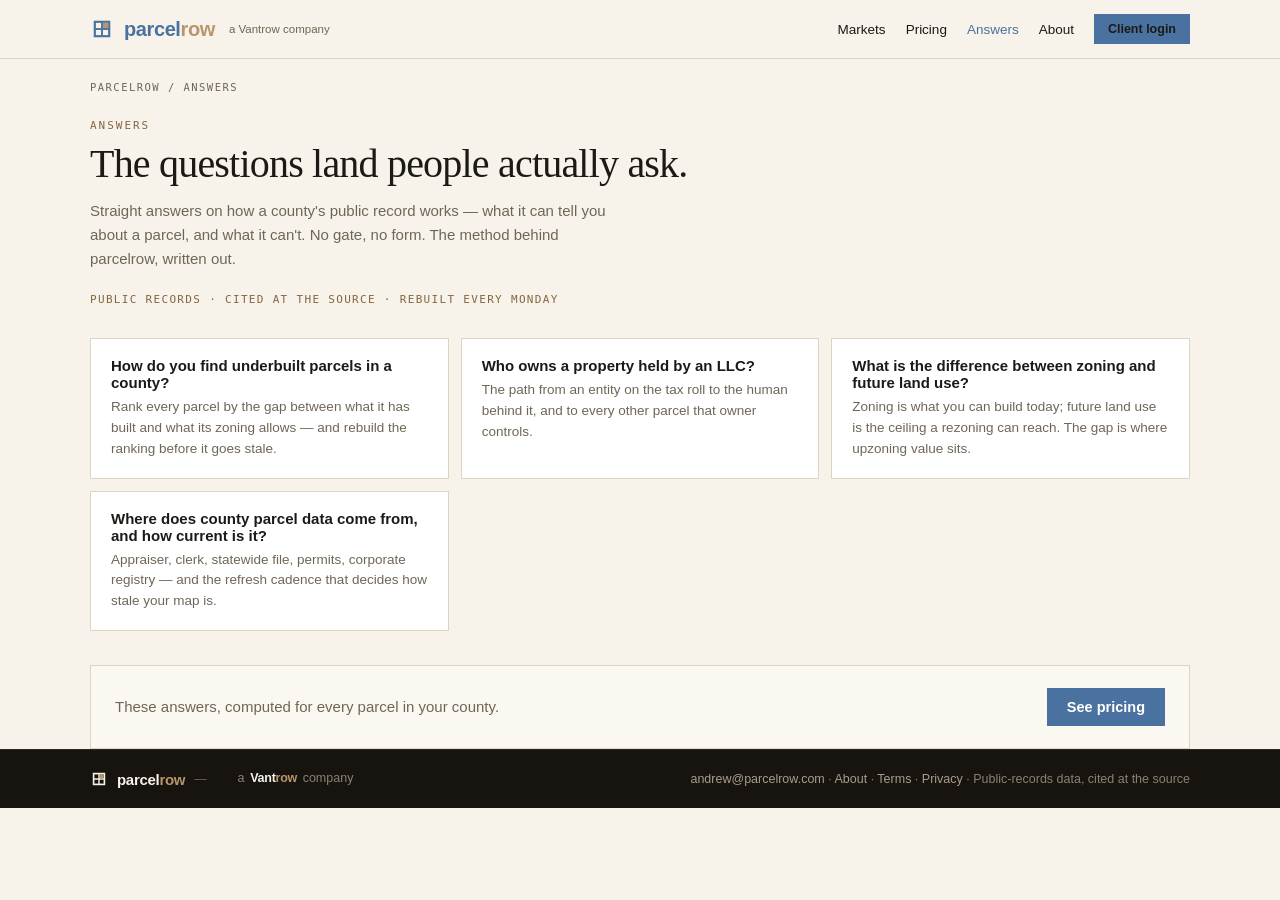
==== answers/index.html @ e5ade289 "Deploy 2026-08-04" ====
<!doctype html>
<html lang="en">
<head>
<meta charset="utf-8">
<meta name="viewport" content="width=device-width, initial-scale=1">
<title>Answers — parcelrow</title>
<meta name="description" content="Plain answers to the questions land people actually ask: finding underbuilt parcels, unmasking LLC ownership, zoning versus future land use, and where county parcel data really comes from.">
<link rel="icon" type="image/svg+xml" href="../assets/icon.svg">
<link rel="stylesheet" href="../site.css">
<link rel="canonical" href="https://parcelrow.com/answers/">
<!-- vantrow:org-jsonld:start -->
<script type="application/ld+json">{"@context":"https://schema.org","@type":"Organization","@id":"https://parcelrow.com/#organization","name":"Parcelrow","url":"https://parcelrow.com","logo":"https://getvantrow.com/brand/parcelrow/parcelrow-mark.svg","description":"See the deals your county is hiding — parcel data, zoning capacity, and development signals on a live map.","parentOrganization":{"@id":"https://getvantrow.com/#organization"}}</script>
<!-- vantrow:org-jsonld:end -->
</head>
<body>
<nav><div class="wrap nav-in">
  <a class="nav-l" href="../index.html">
    <svg viewBox="0 0 100 100" aria-hidden="true"><rect x="20" y="20" width="60" height="60" fill="none" stroke="#4a72a0" stroke-width="9"/><line x1="50" y1="20" x2="50" y2="80" stroke="#4a72a0" stroke-width="8"/><line x1="20" y1="50" x2="80" y2="50" stroke="#4a72a0" stroke-width="8"/><rect x="54" y="24" width="22" height="22" fill="#b8956a"/></svg>
    <span class="wm"><span style="color:var(--brand)">parcel</span><span style="color:var(--gold)">row</span></span>
    <span class="by">a Vantrow company</span>
  </a>
  <div class="nav-r">
    <a href="../markets.html">Markets</a><a href="../pricing.html">Pricing</a><a class="on" href="./">Answers</a><a href="../about.html">About</a>
    <a class="btn btn-primary btn-sm" href="https://app.parcelrow.com/login">Client login</a>
  </div>
</div></nav>

<div class="wrap">
  <div class="crumb"><a href="../index.html">parcelrow</a> / answers</div>
  <header class="page">
    <div class="eyebrow">Answers</div>
    <h1>The questions land people actually ask.</h1>
    <p class="lede">Straight answers on how a county's public record works — what it can tell you about a parcel, and what it can't. No gate, no form. The method behind parcelrow, written out.</p>
    <div class="statstrip">Public records · cited at the source · rebuilt every Monday</div>
  </header>

  <section style="padding-top:8px">
    <div class="ansgrid">
      <a class="ans" href="how-to-find-underbuilt-parcels.html">
        <span class="q">How do you find underbuilt parcels in a county?</span>
        <span class="a">Rank every parcel by the gap between what it has built and what its zoning allows — and rebuild the ranking before it goes stale.</span>
      </a>
      <a class="ans" href="who-owns-this-property-llc.html">
        <span class="q">Who owns a property held by an LLC?</span>
        <span class="a">The path from an entity on the tax roll to the human behind it, and to every other parcel that owner controls.</span>
      </a>
      <a class="ans" href="zoning-vs-future-land-use.html">
        <span class="q">What is the difference between zoning and future land use?</span>
        <span class="a">Zoning is what you can build today; future land use is the ceiling a rezoning can reach. The gap is where upzoning value sits.</span>
      </a>
      <a class="ans" href="where-county-parcel-data-comes-from.html">
        <span class="q">Where does county parcel data come from, and how current is it?</span>
        <span class="a">Appraiser, clerk, statewide file, permits, corporate registry — and the refresh cadence that decides how stale your map is.</span>
      </a>
    </div>
  </section>

  <div class="band">
    <p class="lede">These answers, computed for every parcel in your county.</p>
    <a class="btn btn-primary" href="../pricing.html">See pricing</a>
  </div>
</div>
<footer>
  <div class="in">
    <div class="l">
      <svg viewBox="0 0 100 100" aria-hidden="true"><rect x="20" y="20" width="60" height="60" fill="none" stroke="#f7f3ea" stroke-width="9"/><line x1="50" y1="20" x2="50" y2="80" stroke="#f7f3ea" stroke-width="8"/><line x1="20" y1="50" x2="80" y2="50" stroke="#f7f3ea" stroke-width="8"/><rect x="54" y="24" width="22" height="22" fill="#b8956a"/></svg>
      <span class="wm" style="font-size:15px"><span style="color:#f7f3ea">parcel</span><span style="color:#b8956a">row</span></span>
      <span class="fam-sep">—</span>
      <!-- vantrow:family-bar:start variant=dark -->
      <a href="https://getvantrow.com" style="display:inline-flex;align-items:baseline;gap:0.45em;text-decoration:none;color:inherit;font:inherit"><img src="https://getvantrow.com/brand/vantrow-mark-duo-dark.svg" alt="" style="height:1.3em;width:1.3em;align-self:center" />a <span style="font-weight:700;letter-spacing:-0.02em"><span style="color:#F5F3EB">Vant</span><span style="color:#B8956A">row</span></span> company</a>
      <!-- vantrow:family-bar:end -->
    </div>
    <div><a href="mailto:andrew@parcelrow.com">andrew@parcelrow.com</a> · <a href="../about.html">About</a> · <a href="../terms.html">Terms</a> · <a href="../privacy.html">Privacy</a> · Public-records data, cited at the source</div>
  </div>
</footer>
</body>
</html>
---- site.css ----
/* parcelrow — shared furniture for subpages (markets, pricing, states/*).
   Tokens mirror packages/brand/tokens.css. The homepage stays self-contained. */
:root { color-scheme: light;
  --cream:#f7f3ea; --card:#fbf8f1; --ink:#1c1a16; --mut:#6f6656; --line:#ddd5c2;
  --brand:#4a72a0; --brand-deep:#39587c; --brand-wash:#e5ebf3;
  --gold:#b8956a; --gold-ink:#856540; --gold-pale:#eee3d0;
  --vault:#171410; --live:#2a632f; --live-wash:#e7ede4;
  --serif:Georgia,"Times New Roman",serif;
  --sans:"Manrope","Helvetica Neue",Helvetica,Arial,ui-sans-serif,sans-serif;
  --mono:ui-monospace,"SF Mono",Menlo,Consolas,monospace;
}
html { background:var(--cream); }
body { background:var(--cream); color:var(--ink); font-family:var(--serif); margin:0; -webkit-font-smoothing:antialiased; }
.wrap { max-width:1100px; margin:0 auto; padding:0 24px; }
.wm { font-family:var(--sans); font-weight:800; letter-spacing:-.02em; text-transform:lowercase; }
a { color:var(--brand); }

nav { border-bottom:1px solid var(--line); background:var(--cream); }
.nav-in { display:flex; align-items:center; justify-content:space-between; padding:14px 0; gap:16px; }
.nav-l { display:flex; align-items:center; gap:10px; text-decoration:none; }
.nav-l svg { width:24px; height:24px; }
.nav-l .wm { font-size:20px; }
.nav-l .by { font-family:var(--sans); font-size:11.5px; color:var(--mut); margin-left:4px; }
.nav-r { display:flex; align-items:center; gap:20px; font-family:var(--sans); font-size:13.5px; }
.nav-r a { color:var(--ink); text-decoration:none; }
.nav-r a:hover, .nav-r a.on { color:var(--brand); }
.btn { font-family:var(--sans); font-weight:600; display:inline-block; text-decoration:none; text-align:center; }
.btn-primary { background:var(--brand); color:#fff; padding:11px 20px; font-size:14.5px; }
.btn-primary:hover { background:var(--brand-deep); color:#fff; }
.btn-quiet { border:1px solid var(--ink); color:var(--ink); padding:10px 18px; font-size:14.5px; }
.btn-sm { padding:8px 14px; font-size:12.5px; }

.crumb { font-family:var(--mono); font-size:10.5px; letter-spacing:.14em; text-transform:uppercase; color:var(--mut); padding:22px 0 0; }
.crumb a { color:var(--mut); text-decoration:none; }
.crumb a:hover { color:var(--brand); }
header.page { padding:26px 0 8px; }
h1 { font-size:40px; font-weight:400; line-height:1.12; margin:8px 0 12px; letter-spacing:-.02em; text-wrap:balance; }
h2 { font-size:28px; font-weight:400; margin:0 0 10px; letter-spacing:-.01em; text-wrap:balance; }
section { padding:36px 0 8px; }
.eyebrow { font-family:var(--mono); font-size:11px; letter-spacing:.18em; color:var(--gold-ink); text-transform:uppercase; margin-bottom:10px; }
.lede { font-family:var(--sans); font-size:15px; color:var(--mut); line-height:1.6; margin:0 0 22px; max-width:64ch; }
.statstrip { font-family:var(--mono); font-size:11px; letter-spacing:.12em; color:var(--gold-ink); text-transform:uppercase; margin-bottom:8px; }

.chip { font-family:var(--mono); font-size:11px; letter-spacing:.1em; padding:9px 13px; border:1px solid var(--line); background:#fff; display:inline-block; }
.chip.live { border-color:var(--live); color:var(--live); background:var(--live-wash); }
.chip.q { border-style:dashed; color:var(--mut); }
.pill { font-family:var(--mono); font-size:9px; letter-spacing:.1em; padding:3px 7px; display:inline-block; }
.pill.live { background:var(--live-wash); color:var(--live); }
.pill.q { border:1px dashed var(--mut); color:var(--mut); }

/* pricing — uniform boxes so interiors align across all three tiers */
.anchorline { font-style:italic; font-size:15px; color:var(--ink); margin:4px 0 20px; }
.billtoggle { display:inline-flex; border:2px solid var(--line); margin-bottom:16px; }
.billtoggle button { border:0; background:#fff; color:var(--mut); font-family:var(--mono); font-size:12px; letter-spacing:.04em; padding:8px 16px; cursor:pointer; }
.billtoggle button.on { background:var(--brand); color:#fff; }
.tiers .yr { display:none; }
.tiers.annual .yr { display:inline; }
.tiers.annual .mo { display:none; }
.tiers { display:grid; grid-template-columns:repeat(3,1fr); gap:16px; align-items:stretch; }
@media (max-width:880px){ .tiers { grid-template-columns:1fr; } }
.tier { border:2px solid var(--line); background:#fff; padding:20px; display:flex; flex-direction:column; gap:9px; }
.tier.hot { border-color:var(--brand); position:relative; }
.hotflag { position:absolute; top:-11px; left:16px; background:var(--brand); color:#fff; font-family:var(--mono); font-size:9px; letter-spacing:.14em; padding:3px 8px; text-transform:uppercase; }
.tier .tn { font-family:var(--mono); font-size:10px; letter-spacing:.16em; color:var(--mut); text-transform:uppercase; }
.tier .pp { font-size:32px; line-height:1.15; min-height:38px; }
.tier .pp small { font-size:13.5px; color:var(--mut); font-family:var(--sans); }
.tier ul { margin:0; padding-left:18px; font-family:var(--sans); font-size:12.5px; color:var(--mut); line-height:1.7; }
.tier .cta { margin-top:auto; padding-top:12px; }
.subcta { font-family:var(--sans); font-size:11.5px; color:var(--mut); margin-top:6px; }
.founding { border:1px solid var(--gold); background:var(--gold-pale); padding:14px 18px; margin-top:16px; font-family:var(--sans); font-size:13.5px; }
.founding .k { font-family:var(--mono); font-size:9.5px; letter-spacing:.12em; background:var(--gold-ink); color:#fff; padding:3px 7px; margin-right:8px; text-transform:uppercase; }
.timeline { border:1px solid var(--line); background:#fff; margin-top:18px; display:grid; grid-template-columns:repeat(3,1fr); }
@media (max-width:880px){ .timeline { grid-template-columns:1fr; } }
.tl { padding:16px 18px 18px; border-right:1px solid var(--line); }
.tl:last-child { border-right:0; }
@media (max-width:880px){ .tl { border-right:0; border-bottom:1px solid var(--line); } .tl:last-child { border-bottom:0; } }
.tl .d { font-family:var(--mono); font-size:9.5px; letter-spacing:.16em; text-transform:uppercase; color:var(--brand); margin-bottom:6px; display:flex; align-items:center; gap:7px; }
.tl .d::before { content:""; width:9px; height:9px; border-radius:50%; background:var(--brand); display:inline-block; }
.tl:nth-child(2) .d { color:var(--gold-ink); } .tl:nth-child(2) .d::before { background:var(--gold); }
.tl h4 { font-family:var(--sans); font-weight:700; font-size:13.5px; margin:0 0 4px; }
.tl p { font-family:var(--sans); font-size:12.5px; color:var(--mut); line-height:1.55; margin:0; }
.faq { max-width:760px; }
.faq dt { font-family:var(--sans); font-weight:700; font-size:14.5px; margin:18px 0 5px; }
.faq dd { font-family:var(--sans); font-size:13.5px; color:var(--mut); line-height:1.6; margin:0; }

/* state directory */
.stgrid { display:grid; grid-template-columns:repeat(auto-fill,minmax(240px,1fr)); gap:12px; margin-top:8px; }
.st { border:1px solid var(--line); background:#fff; padding:14px 16px; display:flex; justify-content:space-between; align-items:center; gap:10px; text-decoration:none; }
.st:hover { border-color:var(--brand); }
.st .nm { font-family:var(--sans); font-weight:600; font-size:14px; color:var(--ink); }
.st .ct { font-family:var(--mono); font-size:9.5px; letter-spacing:.1em; color:var(--mut); text-transform:uppercase; text-align:right; }
.st.on { border:2px solid var(--live); background:var(--live-wash); }
.st.on .ct { color:var(--live); }

/* county cards (state pages) */
.ccards { display:grid; grid-template-columns:1fr 1fr; gap:18px; margin-top:8px; }
@media (max-width:880px){ .ccards { grid-template-columns:1fr; } }
.cc { border:1px solid var(--line); background:#fff; display:flex; flex-direction:column; }
.cc .art { height:130px; overflow:hidden; border-bottom:1px solid var(--line); position:relative; }
.cc .art img, .cc .art svg { display:block; width:100%; height:100%; object-fit:cover; }
.cc .pad { padding:14px 16px 16px; display:flex; flex-direction:column; gap:7px; flex:1; }
.cc .co { font-family:var(--mono); font-size:9px; letter-spacing:.16em; color:var(--mut); text-transform:uppercase; }
.cc h3 { font-size:19px; font-weight:400; margin:0; }
.cc .meta { font-family:var(--mono); font-size:10.5px; letter-spacing:.06em; color:var(--gold-ink); }
.cc p { font-family:var(--sans); font-size:12.5px; color:var(--mut); line-height:1.55; margin:0; }
.cc .foot { margin-top:auto; padding-top:10px; display:flex; justify-content:space-between; align-items:center; gap:10px; }
.cc .pr { font-family:var(--mono); font-size:11px; }
.cc.dim { background:var(--card); }
.cc.dim h3 { color:var(--mut); }

.band { border:1px solid var(--line); background:var(--card); padding:22px 24px; margin-top:26px; display:flex; justify-content:space-between; align-items:center; gap:18px; flex-wrap:wrap; }
.band .lede { margin:0; }

/* about — the family pieces, rendered from Vantrow's platform manifest
   (tools/sync-platform-manifest.mjs). Copy lives at the hub, not here. */
.fam { font-size:19px; line-height:1.6; margin:0; max-width:66ch; }
.prin { display:flex; gap:8px; flex-wrap:wrap; margin-top:16px; }
.wg-sec { border-top:1px solid var(--line); margin-top:14px; }
.wg { list-style:none; margin:0; padding:0; display:grid; grid-template-columns:1fr 1fr; gap:0; border:1px solid var(--line); background:#fff; }
@media (max-width:880px){ .wg { grid-template-columns:1fr; } }
.wg li { font-family:var(--sans); font-size:13.5px; color:var(--ink); padding:14px 18px; border-bottom:1px solid var(--line); border-right:1px solid var(--line); }
.wg li:nth-child(2n) { border-right:0; }
.wg li:nth-last-child(-n+2) { border-bottom:0; }
@media (max-width:880px){ .wg li { border-right:0; } .wg li:nth-last-child(-n+2) { border-bottom:1px solid var(--line); } .wg li:last-child { border-bottom:0; } }
.wg-cta { margin:18px 0 0; }

/* answer surface (/answers) — pages written to be quotable by a person or an
   answer engine: the answer first, the sources named, the terms defined. */
.answer { max-width:760px; }
.answer h2 { font-size:24px; margin:34px 0 10px; }
.answer p { font-family:var(--sans); font-size:15px; line-height:1.65; color:var(--ink); margin:0 0 14px; }
.answer ul, .answer ol { font-family:var(--sans); font-size:14.5px; line-height:1.7; color:var(--ink); margin:0 0 16px; padding-left:22px; }
.answer li { margin-bottom:5px; }
.capsule { border-left:3px solid var(--gold); background:var(--card); padding:16px 20px; margin:0 0 26px; }
.answer .capsule { font-size:16px; color:var(--ink); margin-bottom:26px; }
cite { font-style:normal; font-family:var(--mono); font-size:11.5px; letter-spacing:.02em; color:var(--gold-ink); }
cite a { color:var(--gold-ink); }
.entities { max-width:760px; border-top:1px solid var(--line); padding-top:6px; }
.entities dt { font-family:var(--mono); font-size:11.5px; letter-spacing:.1em; text-transform:uppercase; color:var(--gold-ink); margin:16px 0 4px; }
.entities dd { font-family:var(--sans); font-size:13.5px; color:var(--mut); line-height:1.6; margin:0; }
.ansgrid { display:grid; grid-template-columns:repeat(auto-fill,minmax(320px,1fr)); gap:12px; margin-top:8px; }
.ans { border:1px solid var(--line); background:#fff; padding:18px 20px; text-decoration:none; display:block; }
.ans:hover { border-color:var(--brand); }
.ans .q { font-family:var(--sans); font-weight:700; font-size:15px; color:var(--ink); margin-bottom:6px; display:block; }
.ans .a { font-family:var(--sans); font-size:13.5px; color:var(--mut); line-height:1.55; }

.final { background:var(--vault); margin-top:54px; }
.final .in { max-width:1100px; margin:0 auto; padding:40px 24px; display:flex; align-items:center; justify-content:space-between; gap:20px; flex-wrap:wrap; }
.final .ey { font-family:var(--mono); font-size:10px; letter-spacing:.3em; color:var(--gold); text-transform:uppercase; margin-bottom:8px; }
.final h2 { color:var(--cream); margin:0; }
footer { background:var(--vault); border-top:1px solid #2e2820; }
footer .in { max-width:1100px; margin:0 auto; padding:20px 24px; display:flex; align-items:center; justify-content:space-between; gap:14px; flex-wrap:wrap;
             font-family:var(--sans); font-size:12.5px; color:#8a8272; }
footer a { color:#a99e8a; text-decoration:none; }
footer .l { display:flex; align-items:center; gap:9px; flex-wrap:wrap; }
footer svg { width:18px; height:18px; }
footer .fam-sep { color:#6b6455; }
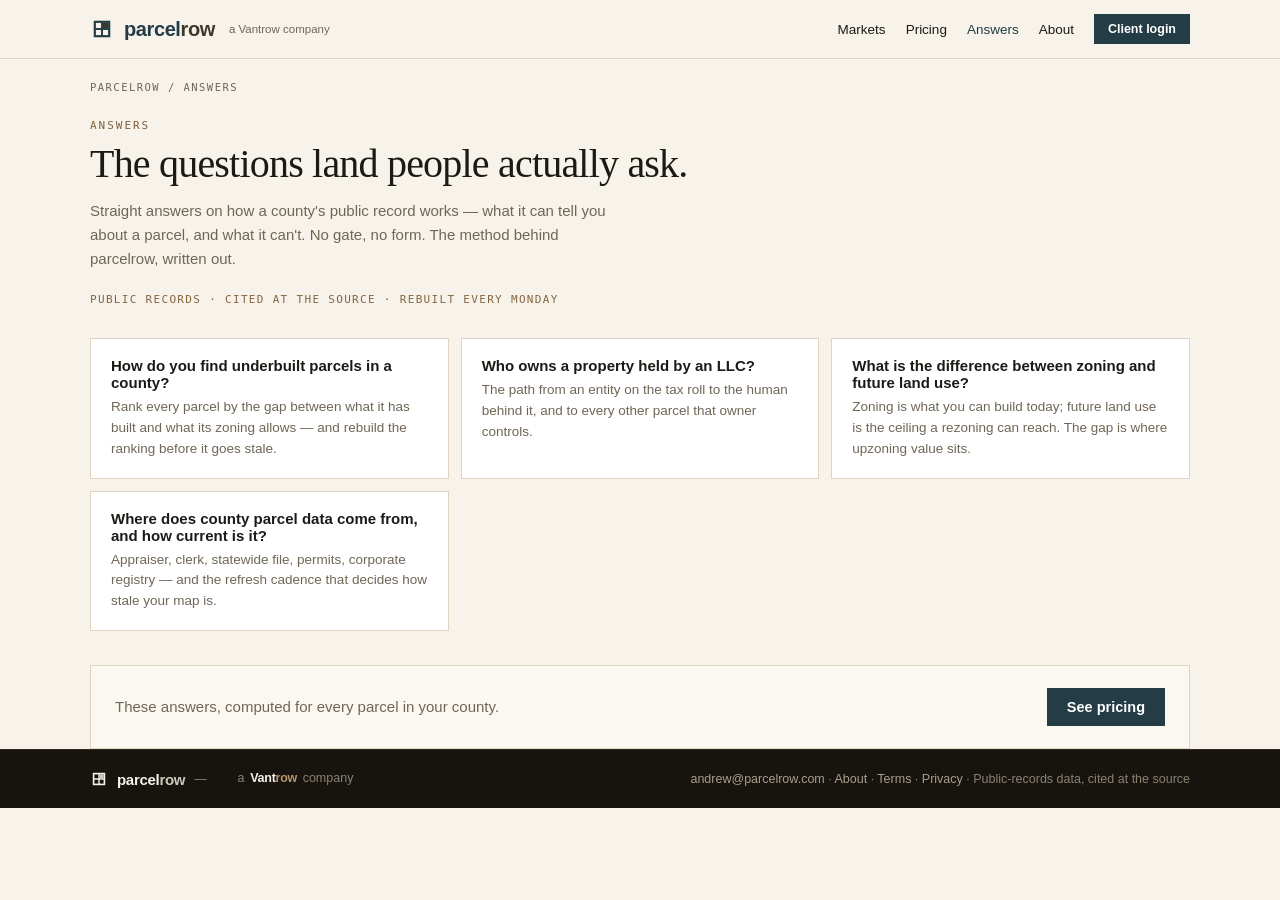
==== commit 9f50169b: "Brand refresh: harbor + newsprint on parcelrow.com The family refresh reaching the first sibling. Va" ====
--- a/answers/index.html
+++ b/answers/index.html
@@ -15,8 +15,8 @@
 <body>
 <nav><div class="wrap nav-in">
   <a class="nav-l" href="../index.html">
-    <svg viewBox="0 0 100 100" aria-hidden="true"><rect x="20" y="20" width="60" height="60" fill="none" stroke="#4a72a0" stroke-width="9"/><line x1="50" y1="20" x2="50" y2="80" stroke="#4a72a0" stroke-width="8"/><line x1="20" y1="50" x2="80" y2="50" stroke="#4a72a0" stroke-width="8"/><rect x="54" y="24" width="22" height="22" fill="#b8956a"/></svg>
-    <span class="wm"><span style="color:var(--brand)">parcel</span><span style="color:var(--gold)">row</span></span>
+    <svg viewBox="0 0 100 100" aria-hidden="true"><rect x="20" y="20" width="60" height="60" fill="none" stroke="#233c46" stroke-width="9"/><line x1="50" y1="20" x2="50" y2="80" stroke="#233c46" stroke-width="8"/><line x1="20" y1="50" x2="80" y2="50" stroke="#233c46" stroke-width="8"/><rect x="54" y="24" width="22" height="22" fill="#3c382e"/></svg>
+    <span class="wm"><span style="color:var(--brand)">parcel</span><span style="color:var(--thread-ink)">row</span></span>
     <span class="by">a Vantrow company</span>
   </a>
   <div class="nav-r">
@@ -63,8 +63,8 @@
 <footer>
   <div class="in">
     <div class="l">
-      <svg viewBox="0 0 100 100" aria-hidden="true"><rect x="20" y="20" width="60" height="60" fill="none" stroke="#f7f3ea" stroke-width="9"/><line x1="50" y1="20" x2="50" y2="80" stroke="#f7f3ea" stroke-width="8"/><line x1="20" y1="50" x2="80" y2="50" stroke="#f7f3ea" stroke-width="8"/><rect x="54" y="24" width="22" height="22" fill="#b8956a"/></svg>
-      <span class="wm" style="font-size:15px"><span style="color:#f7f3ea">parcel</span><span style="color:#b8956a">row</span></span>
+      <svg viewBox="0 0 100 100" aria-hidden="true"><rect x="20" y="20" width="60" height="60" fill="none" stroke="#f7f3ea" stroke-width="9"/><line x1="50" y1="20" x2="50" y2="80" stroke="#f7f3ea" stroke-width="8"/><line x1="20" y1="50" x2="80" y2="50" stroke="#f7f3ea" stroke-width="8"/><rect x="54" y="24" width="22" height="22" fill="#cfcabe"/></svg>
+      <span class="wm" style="font-size:15px"><span style="color:#f7f3ea">parcel</span><span style="color:#cfcabe">row</span></span>
       <span class="fam-sep">—</span>
       <!-- vantrow:family-bar:start variant=dark -->
       <a href="https://getvantrow.com" style="display:inline-flex;align-items:baseline;gap:0.45em;text-decoration:none;color:inherit;font:inherit"><img src="https://getvantrow.com/brand/vantrow-mark-duo-dark.svg" alt="" style="height:1.3em;width:1.3em;align-self:center" />a <span style="font-weight:700;letter-spacing:-0.02em"><span style="color:#F5F3EB">Vant</span><span style="color:#B8956A">row</span></span> company</a>
--- a/site.css
+++ b/site.css
@@ -2,8 +2,8 @@
    Tokens mirror packages/brand/tokens.css. The homepage stays self-contained. */
 :root { color-scheme: light;
   --cream:#f7f3ea; --card:#fbf8f1; --ink:#1c1a16; --mut:#6f6656; --line:#ddd5c2;
-  --brand:#4a72a0; --brand-deep:#39587c; --brand-wash:#e5ebf3;
-  --gold:#b8956a; --gold-ink:#856540; --gold-pale:#eee3d0;
+  --brand:#233c46; --brand-deep:#39587c; --brand-wash:#e5ebf3;
+  --gold:#cfcabe; --gold-ink:#856540; --thread-ink:#3c382e; --eyebrow-ink:#7F603D; --gold-pale:#f0ebde;
   --vault:#171410; --live:#2a632f; --live-wash:#e7ede4;
   --serif:Georgia,"Times New Roman",serif;
   --sans:"Manrope","Helvetica Neue",Helvetica,Arial,ui-sans-serif,sans-serif;
@@ -24,6 +24,10 @@
 .nav-r { display:flex; align-items:center; gap:20px; font-family:var(--sans); font-size:13.5px; }
 .nav-r a { color:var(--ink); text-decoration:none; }
 .nav-r a:hover, .nav-r a.on { color:var(--brand); }
+/* `.nav-r a` out-specifies `.btn-primary`, so the button was inheriting ink
+   rather than its own white. That was a 3.48:1 defect on the old steel and
+   harbor took it to 1.49:1 — the swap did not cause it, it exposed it. */
+.nav-r a.btn-primary, .nav-r a.btn-primary:hover { color:#fff; }
 .btn { font-family:var(--sans); font-weight:600; display:inline-block; text-decoration:none; text-align:center; }
 .btn-primary { background:var(--brand); color:#fff; padding:11px 20px; font-size:14.5px; }
 .btn-primary:hover { background:var(--brand-deep); color:#fff; }
@@ -37,7 +41,7 @@
 h1 { font-size:40px; font-weight:400; line-height:1.12; margin:8px 0 12px; letter-spacing:-.02em; text-wrap:balance; }
 h2 { font-size:28px; font-weight:400; margin:0 0 10px; letter-spacing:-.01em; text-wrap:balance; }
 section { padding:36px 0 8px; }
-.eyebrow { font-family:var(--mono); font-size:11px; letter-spacing:.18em; color:var(--gold-ink); text-transform:uppercase; margin-bottom:10px; }
+.eyebrow { font-family:var(--mono); font-size:11px; letter-spacing:.18em; color:var(--eyebrow-ink); text-transform:uppercase; margin-bottom:10px; }
 .lede { font-family:var(--sans); font-size:15px; color:var(--mut); line-height:1.6; margin:0 0 22px; max-width:64ch; }
 .statstrip { font-family:var(--mono); font-size:11px; letter-spacing:.12em; color:var(--gold-ink); text-transform:uppercase; margin-bottom:8px; }
 
@@ -64,6 +68,10 @@
 .tier .tn { font-family:var(--mono); font-size:10px; letter-spacing:.16em; color:var(--mut); text-transform:uppercase; }
 .tier .pp { font-size:32px; line-height:1.15; min-height:38px; }
 .tier .pp small { font-size:13.5px; color:var(--mut); font-family:var(--sans); }
+/* The price stays per-month in both cycles; this line carries what actually
+   gets charged, so the annual number is never the headline. */
+.tier .billnote { font-family:var(--sans); font-size:12px; color:var(--mut); margin-top:-4px; min-height:17px; }
+.tier .billnote .yr { color:var(--gold-ink); }
 .tier ul { margin:0; padding-left:18px; font-family:var(--sans); font-size:12.5px; color:var(--mut); line-height:1.7; }
 .tier .cta { margin-top:auto; padding-top:12px; }
 .subcta { font-family:var(--sans); font-size:11.5px; color:var(--mut); margin-top:6px; }
@@ -154,4 +162,6 @@
 footer a { color:#a99e8a; text-decoration:none; }
 footer .l { display:flex; align-items:center; gap:9px; flex-wrap:wrap; }
 footer svg { width:18px; height:18px; }
-footer .fam-sep { color:#6b6455; }
+/* On the vault footer, so it needs LIGHTENING — #6b6455 measured 3.13:1
+   against the dark ground, not the light one. */
+footer .fam-sep { color:#8a8272; }
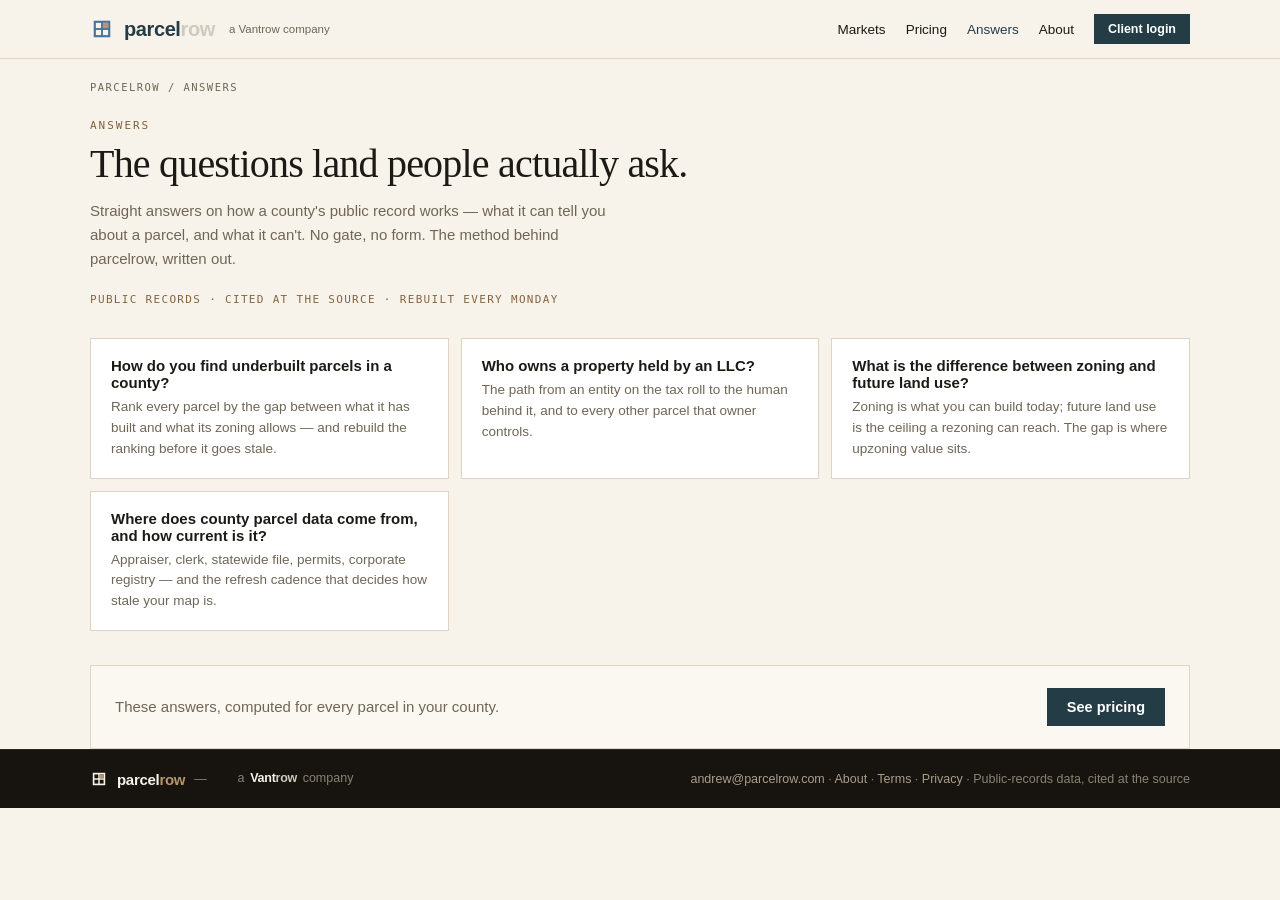
==== commit 959fb125: "Deploy 2026-08-24" ====
--- a/answers/index.html
+++ b/answers/index.html
@@ -15,8 +15,8 @@
 <body>
 <nav><div class="wrap nav-in">
   <a class="nav-l" href="../index.html">
-    <svg viewBox="0 0 100 100" aria-hidden="true"><rect x="20" y="20" width="60" height="60" fill="none" stroke="#233c46" stroke-width="9"/><line x1="50" y1="20" x2="50" y2="80" stroke="#233c46" stroke-width="8"/><line x1="20" y1="50" x2="80" y2="50" stroke="#233c46" stroke-width="8"/><rect x="54" y="24" width="22" height="22" fill="#3c382e"/></svg>
-    <span class="wm"><span style="color:var(--brand)">parcel</span><span style="color:var(--thread-ink)">row</span></span>
+    <svg viewBox="0 0 100 100" aria-hidden="true"><rect x="20" y="20" width="60" height="60" fill="none" stroke="#4a72a0" stroke-width="9"/><line x1="50" y1="20" x2="50" y2="80" stroke="#4a72a0" stroke-width="8"/><line x1="20" y1="50" x2="80" y2="50" stroke="#4a72a0" stroke-width="8"/><rect x="54" y="24" width="22" height="22" fill="#b8956a"/></svg>
+    <span class="wm"><span style="color:var(--brand)">parcel</span><span style="color:var(--gold)">row</span></span>
     <span class="by">a Vantrow company</span>
   </a>
   <div class="nav-r">
@@ -63,11 +63,11 @@
 <footer>
   <div class="in">
     <div class="l">
-      <svg viewBox="0 0 100 100" aria-hidden="true"><rect x="20" y="20" width="60" height="60" fill="none" stroke="#f7f3ea" stroke-width="9"/><line x1="50" y1="20" x2="50" y2="80" stroke="#f7f3ea" stroke-width="8"/><line x1="20" y1="50" x2="80" y2="50" stroke="#f7f3ea" stroke-width="8"/><rect x="54" y="24" width="22" height="22" fill="#cfcabe"/></svg>
-      <span class="wm" style="font-size:15px"><span style="color:#f7f3ea">parcel</span><span style="color:#cfcabe">row</span></span>
+      <svg viewBox="0 0 100 100" aria-hidden="true"><rect x="20" y="20" width="60" height="60" fill="none" stroke="#f7f3ea" stroke-width="9"/><line x1="50" y1="20" x2="50" y2="80" stroke="#f7f3ea" stroke-width="8"/><line x1="20" y1="50" x2="80" y2="50" stroke="#f7f3ea" stroke-width="8"/><rect x="54" y="24" width="22" height="22" fill="#b8956a"/></svg>
+      <span class="wm" style="font-size:15px"><span style="color:#f7f3ea">parcel</span><span style="color:#b8956a">row</span></span>
       <span class="fam-sep">—</span>
       <!-- vantrow:family-bar:start variant=dark -->
-      <a href="https://getvantrow.com" style="display:inline-flex;align-items:baseline;gap:0.45em;text-decoration:none;color:inherit;font:inherit"><img src="https://getvantrow.com/brand/vantrow-mark-duo-dark.svg" alt="" style="height:1.3em;width:1.3em;align-self:center" />a <span style="font-weight:700;letter-spacing:-0.02em"><span style="color:#F5F3EB">Vant</span><span style="color:#B8956A">row</span></span> company</a>
+      <a href="https://getvantrow.com" style="display:inline-flex;align-items:baseline;gap:0.45em;text-decoration:none;color:inherit;font:inherit"><img src="https://getvantrow.com/brand/vantrow-mark-duo-dark.svg" alt="" style="height:1.3em;width:1.3em;align-self:center" />a <span style="font-weight:700;letter-spacing:-0.02em"><span style="color:#F5F3EB">Vant</span><span style="color:#CFCABE">row</span></span> company</a>
       <!-- vantrow:family-bar:end -->
     </div>
     <div><a href="mailto:andrew@parcelrow.com">andrew@parcelrow.com</a> · <a href="../about.html">About</a> · <a href="../terms.html">Terms</a> · <a href="../privacy.html">Privacy</a> · Public-records data, cited at the source</div>
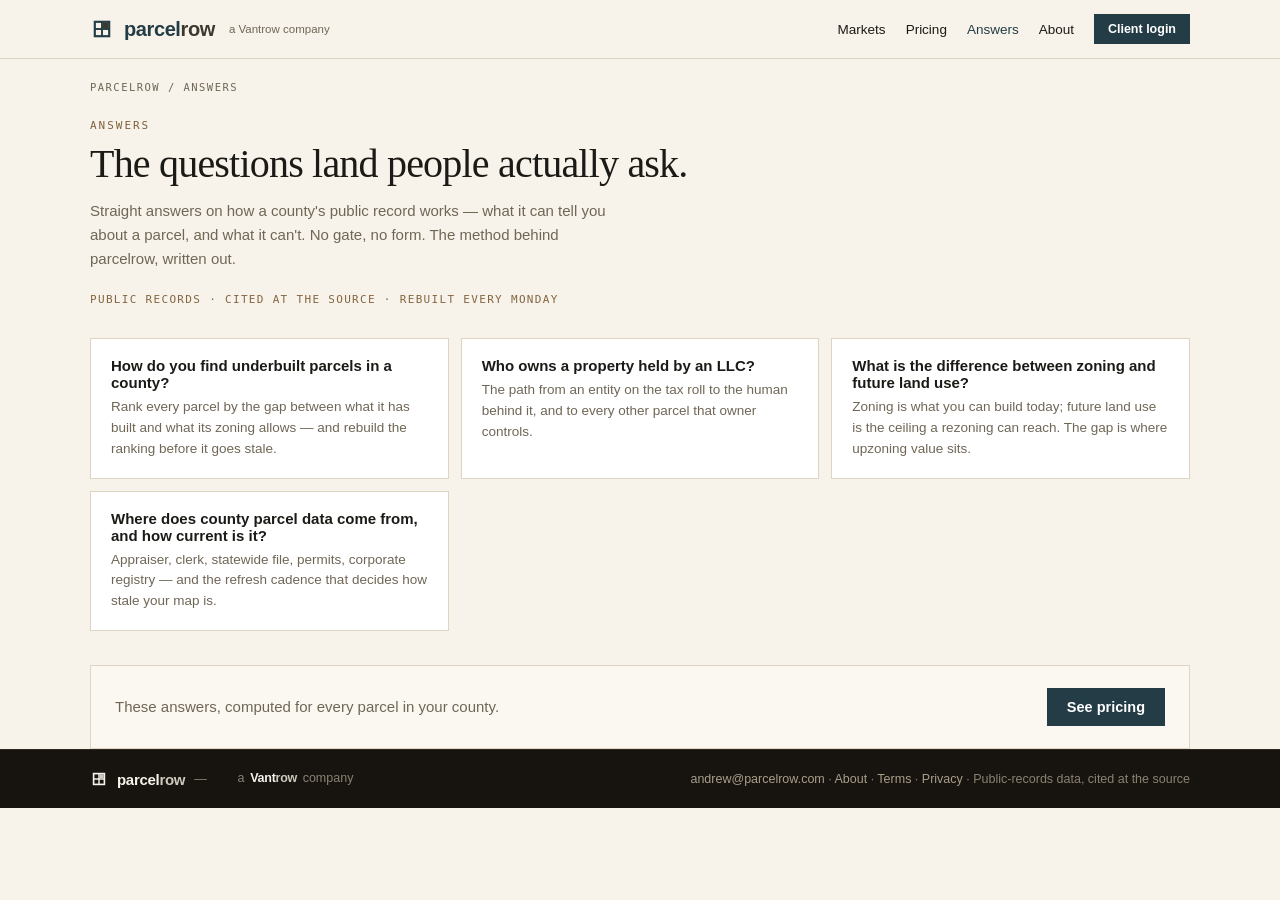
==== commit 928c011c: "Merge pull request #1 from andrewpbrown33/claude/brand-refresh-newsprint Brand refresh: harbor + new" ====
--- a/answers/index.html
+++ b/answers/index.html
@@ -15,8 +15,8 @@
 <body>
 <nav><div class="wrap nav-in">
   <a class="nav-l" href="../index.html">
-    <svg viewBox="0 0 100 100" aria-hidden="true"><rect x="20" y="20" width="60" height="60" fill="none" stroke="#4a72a0" stroke-width="9"/><line x1="50" y1="20" x2="50" y2="80" stroke="#4a72a0" stroke-width="8"/><line x1="20" y1="50" x2="80" y2="50" stroke="#4a72a0" stroke-width="8"/><rect x="54" y="24" width="22" height="22" fill="#b8956a"/></svg>
-    <span class="wm"><span style="color:var(--brand)">parcel</span><span style="color:var(--gold)">row</span></span>
+    <svg viewBox="0 0 100 100" aria-hidden="true"><rect x="20" y="20" width="60" height="60" fill="none" stroke="#233c46" stroke-width="9"/><line x1="50" y1="20" x2="50" y2="80" stroke="#233c46" stroke-width="8"/><line x1="20" y1="50" x2="80" y2="50" stroke="#233c46" stroke-width="8"/><rect x="54" y="24" width="22" height="22" fill="#3c382e"/></svg>
+    <span class="wm"><span style="color:var(--brand)">parcel</span><span style="color:var(--thread-ink)">row</span></span>
     <span class="by">a Vantrow company</span>
   </a>
   <div class="nav-r">
@@ -63,8 +63,8 @@
 <footer>
   <div class="in">
     <div class="l">
-      <svg viewBox="0 0 100 100" aria-hidden="true"><rect x="20" y="20" width="60" height="60" fill="none" stroke="#f7f3ea" stroke-width="9"/><line x1="50" y1="20" x2="50" y2="80" stroke="#f7f3ea" stroke-width="8"/><line x1="20" y1="50" x2="80" y2="50" stroke="#f7f3ea" stroke-width="8"/><rect x="54" y="24" width="22" height="22" fill="#b8956a"/></svg>
-      <span class="wm" style="font-size:15px"><span style="color:#f7f3ea">parcel</span><span style="color:#b8956a">row</span></span>
+      <svg viewBox="0 0 100 100" aria-hidden="true"><rect x="20" y="20" width="60" height="60" fill="none" stroke="#f7f3ea" stroke-width="9"/><line x1="50" y1="20" x2="50" y2="80" stroke="#f7f3ea" stroke-width="8"/><line x1="20" y1="50" x2="80" y2="50" stroke="#f7f3ea" stroke-width="8"/><rect x="54" y="24" width="22" height="22" fill="#cfcabe"/></svg>
+      <span class="wm" style="font-size:15px"><span style="color:#f7f3ea">parcel</span><span style="color:#cfcabe">row</span></span>
       <span class="fam-sep">—</span>
       <!-- vantrow:family-bar:start variant=dark -->
       <a href="https://getvantrow.com" style="display:inline-flex;align-items:baseline;gap:0.45em;text-decoration:none;color:inherit;font:inherit"><img src="https://getvantrow.com/brand/vantrow-mark-duo-dark.svg" alt="" style="height:1.3em;width:1.3em;align-self:center" />a <span style="font-weight:700;letter-spacing:-0.02em"><span style="color:#F5F3EB">Vant</span><span style="color:#CFCABE">row</span></span> company</a>
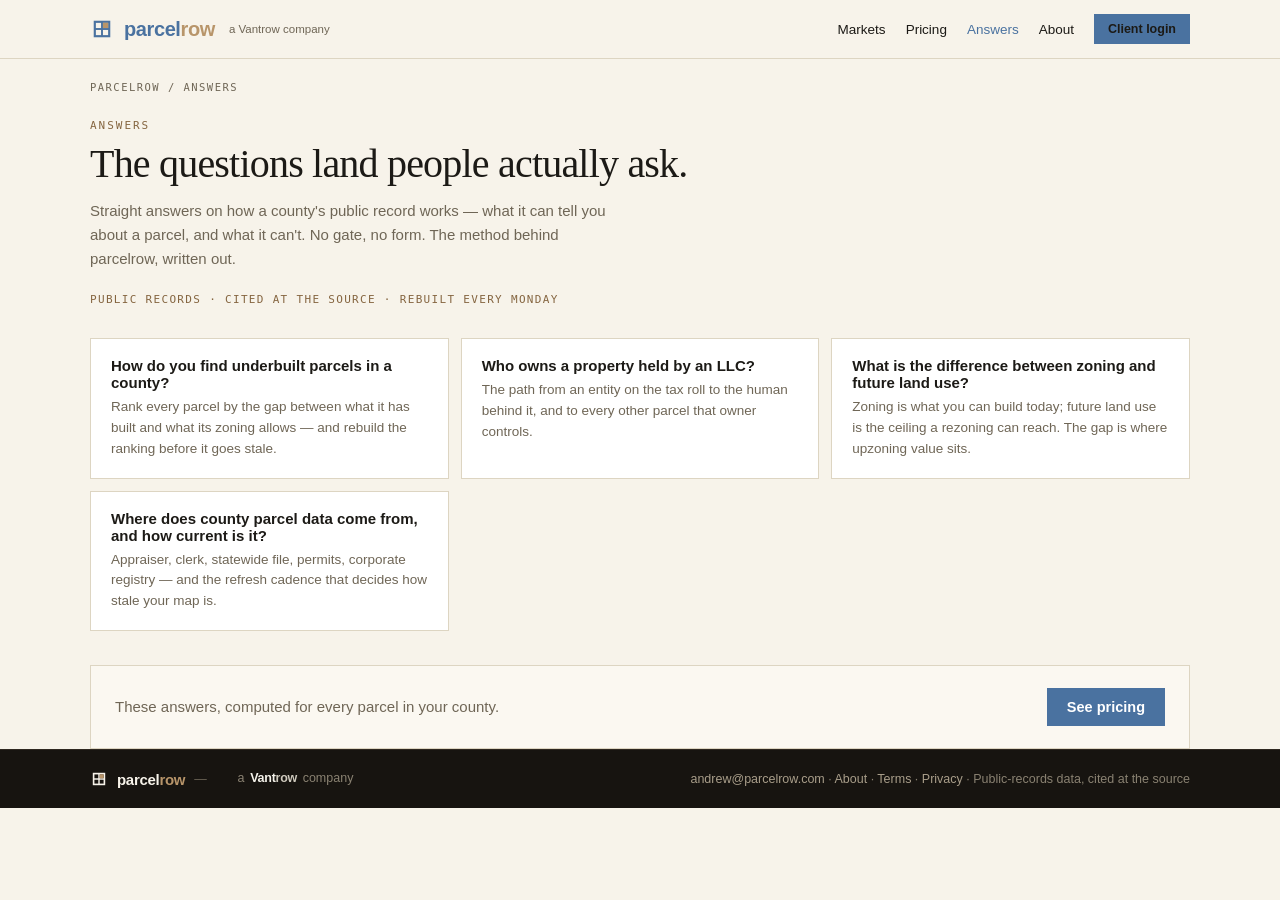
==== commit c5f2d4d0: "Deploy 2026-09-07" ====
--- a/answers/index.html
+++ b/answers/index.html
@@ -15,8 +15,8 @@
 <body>
 <nav><div class="wrap nav-in">
   <a class="nav-l" href="../index.html">
-    <svg viewBox="0 0 100 100" aria-hidden="true"><rect x="20" y="20" width="60" height="60" fill="none" stroke="#233c46" stroke-width="9"/><line x1="50" y1="20" x2="50" y2="80" stroke="#233c46" stroke-width="8"/><line x1="20" y1="50" x2="80" y2="50" stroke="#233c46" stroke-width="8"/><rect x="54" y="24" width="22" height="22" fill="#3c382e"/></svg>
-    <span class="wm"><span style="color:var(--brand)">parcel</span><span style="color:var(--thread-ink)">row</span></span>
+    <svg viewBox="0 0 100 100" aria-hidden="true"><rect x="20" y="20" width="60" height="60" fill="none" stroke="#4a72a0" stroke-width="9"/><line x1="50" y1="20" x2="50" y2="80" stroke="#4a72a0" stroke-width="8"/><line x1="20" y1="50" x2="80" y2="50" stroke="#4a72a0" stroke-width="8"/><rect x="54" y="24" width="22" height="22" fill="#b8956a"/></svg>
+    <span class="wm"><span style="color:var(--brand)">parcel</span><span style="color:var(--gold)">row</span></span>
     <span class="by">a Vantrow company</span>
   </a>
   <div class="nav-r">
@@ -63,8 +63,8 @@
 <footer>
   <div class="in">
     <div class="l">
-      <svg viewBox="0 0 100 100" aria-hidden="true"><rect x="20" y="20" width="60" height="60" fill="none" stroke="#f7f3ea" stroke-width="9"/><line x1="50" y1="20" x2="50" y2="80" stroke="#f7f3ea" stroke-width="8"/><line x1="20" y1="50" x2="80" y2="50" stroke="#f7f3ea" stroke-width="8"/><rect x="54" y="24" width="22" height="22" fill="#cfcabe"/></svg>
-      <span class="wm" style="font-size:15px"><span style="color:#f7f3ea">parcel</span><span style="color:#cfcabe">row</span></span>
+      <svg viewBox="0 0 100 100" aria-hidden="true"><rect x="20" y="20" width="60" height="60" fill="none" stroke="#f7f3ea" stroke-width="9"/><line x1="50" y1="20" x2="50" y2="80" stroke="#f7f3ea" stroke-width="8"/><line x1="20" y1="50" x2="80" y2="50" stroke="#f7f3ea" stroke-width="8"/><rect x="54" y="24" width="22" height="22" fill="#b8956a"/></svg>
+      <span class="wm" style="font-size:15px"><span style="color:#f7f3ea">parcel</span><span style="color:#b8956a">row</span></span>
       <span class="fam-sep">—</span>
       <!-- vantrow:family-bar:start variant=dark -->
       <a href="https://getvantrow.com" style="display:inline-flex;align-items:baseline;gap:0.45em;text-decoration:none;color:inherit;font:inherit"><img src="https://getvantrow.com/brand/vantrow-mark-duo-dark.svg" alt="" style="height:1.3em;width:1.3em;align-self:center" />a <span style="font-weight:700;letter-spacing:-0.02em"><span style="color:#F5F3EB">Vant</span><span style="color:#CFCABE">row</span></span> company</a>
--- a/site.css
+++ b/site.css
@@ -2,8 +2,8 @@
    Tokens mirror packages/brand/tokens.css. The homepage stays self-contained. */
 :root { color-scheme: light;
   --cream:#f7f3ea; --card:#fbf8f1; --ink:#1c1a16; --mut:#6f6656; --line:#ddd5c2;
-  --brand:#233c46; --brand-deep:#39587c; --brand-wash:#e5ebf3;
-  --gold:#cfcabe; --gold-ink:#856540; --thread-ink:#3c382e; --eyebrow-ink:#7F603D; --gold-pale:#f0ebde;
+  --brand:#4a72a0; --brand-deep:#39587c; --brand-wash:#e5ebf3;
+  --gold:#b8956a; --gold-ink:#856540; --gold-pale:#eee3d0;
   --vault:#171410; --live:#2a632f; --live-wash:#e7ede4;
   --serif:Georgia,"Times New Roman",serif;
   --sans:"Manrope","Helvetica Neue",Helvetica,Arial,ui-sans-serif,sans-serif;
@@ -24,10 +24,6 @@
 .nav-r { display:flex; align-items:center; gap:20px; font-family:var(--sans); font-size:13.5px; }
 .nav-r a { color:var(--ink); text-decoration:none; }
 .nav-r a:hover, .nav-r a.on { color:var(--brand); }
-/* `.nav-r a` out-specifies `.btn-primary`, so the button was inheriting ink
-   rather than its own white. That was a 3.48:1 defect on the old steel and
-   harbor took it to 1.49:1 — the swap did not cause it, it exposed it. */
-.nav-r a.btn-primary, .nav-r a.btn-primary:hover { color:#fff; }
 .btn { font-family:var(--sans); font-weight:600; display:inline-block; text-decoration:none; text-align:center; }
 .btn-primary { background:var(--brand); color:#fff; padding:11px 20px; font-size:14.5px; }
 .btn-primary:hover { background:var(--brand-deep); color:#fff; }
@@ -41,7 +37,7 @@
 h1 { font-size:40px; font-weight:400; line-height:1.12; margin:8px 0 12px; letter-spacing:-.02em; text-wrap:balance; }
 h2 { font-size:28px; font-weight:400; margin:0 0 10px; letter-spacing:-.01em; text-wrap:balance; }
 section { padding:36px 0 8px; }
-.eyebrow { font-family:var(--mono); font-size:11px; letter-spacing:.18em; color:var(--eyebrow-ink); text-transform:uppercase; margin-bottom:10px; }
+.eyebrow { font-family:var(--mono); font-size:11px; letter-spacing:.18em; color:var(--gold-ink); text-transform:uppercase; margin-bottom:10px; }
 .lede { font-family:var(--sans); font-size:15px; color:var(--mut); line-height:1.6; margin:0 0 22px; max-width:64ch; }
 .statstrip { font-family:var(--mono); font-size:11px; letter-spacing:.12em; color:var(--gold-ink); text-transform:uppercase; margin-bottom:8px; }
 
@@ -162,6 +158,4 @@
 footer a { color:#a99e8a; text-decoration:none; }
 footer .l { display:flex; align-items:center; gap:9px; flex-wrap:wrap; }
 footer svg { width:18px; height:18px; }
-/* On the vault footer, so it needs LIGHTENING — #6b6455 measured 3.13:1
-   against the dark ground, not the light one. */
-footer .fam-sep { color:#8a8272; }
+footer .fam-sep { color:#6b6455; }
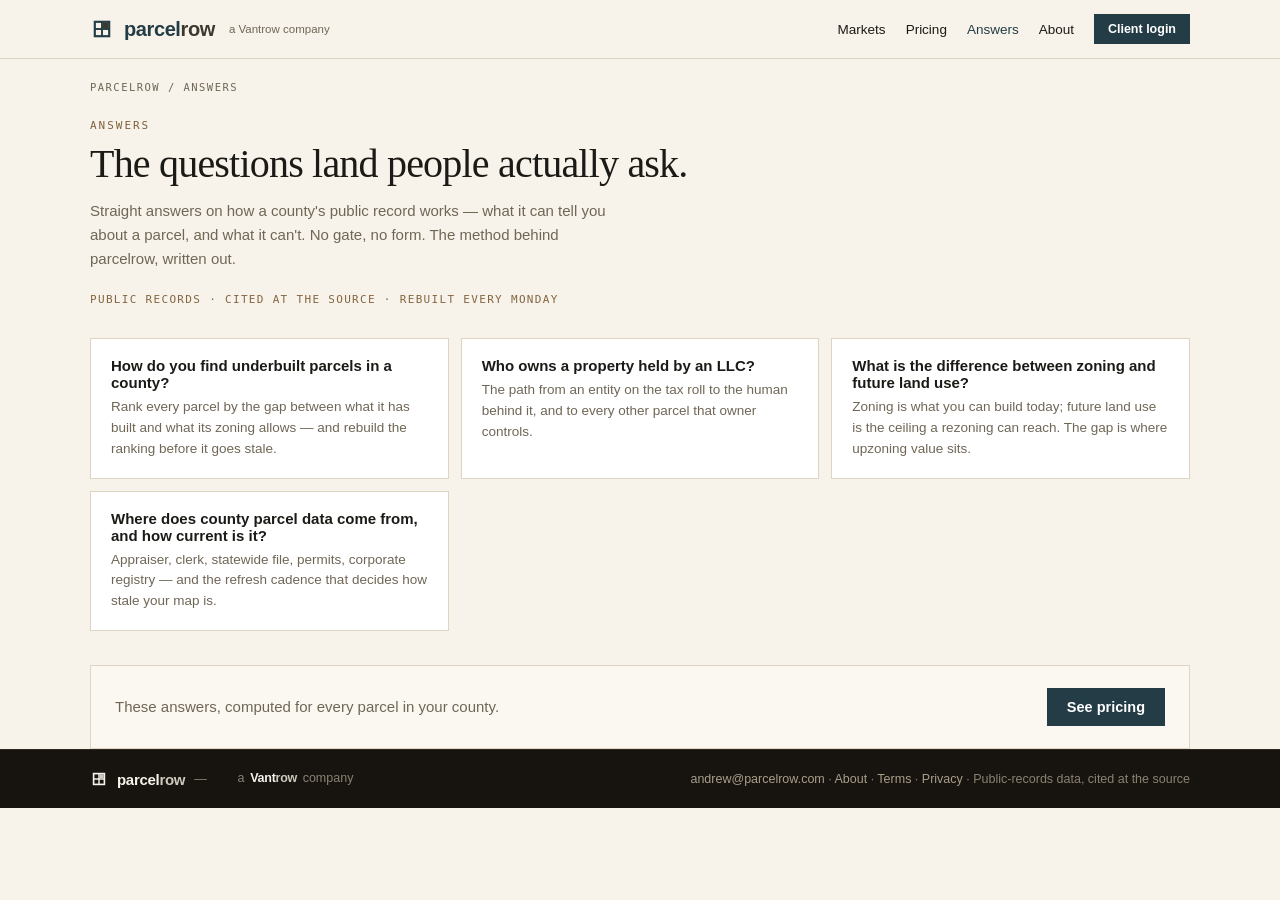
==== commit db30755e: "Restore the brand refresh the weekly deploy overwrote The site-deploy bot's "Deploy 2026-09-07" rege" ====
--- a/answers/index.html
+++ b/answers/index.html
@@ -15,8 +15,8 @@
 <body>
 <nav><div class="wrap nav-in">
   <a class="nav-l" href="../index.html">
-    <svg viewBox="0 0 100 100" aria-hidden="true"><rect x="20" y="20" width="60" height="60" fill="none" stroke="#4a72a0" stroke-width="9"/><line x1="50" y1="20" x2="50" y2="80" stroke="#4a72a0" stroke-width="8"/><line x1="20" y1="50" x2="80" y2="50" stroke="#4a72a0" stroke-width="8"/><rect x="54" y="24" width="22" height="22" fill="#b8956a"/></svg>
-    <span class="wm"><span style="color:var(--brand)">parcel</span><span style="color:var(--gold)">row</span></span>
+    <svg viewBox="0 0 100 100" aria-hidden="true"><rect x="20" y="20" width="60" height="60" fill="none" stroke="#233c46" stroke-width="9"/><line x1="50" y1="20" x2="50" y2="80" stroke="#233c46" stroke-width="8"/><line x1="20" y1="50" x2="80" y2="50" stroke="#233c46" stroke-width="8"/><rect x="54" y="24" width="22" height="22" fill="#3c382e"/></svg>
+    <span class="wm"><span style="color:var(--brand)">parcel</span><span style="color:var(--thread-ink)">row</span></span>
     <span class="by">a Vantrow company</span>
   </a>
   <div class="nav-r">
@@ -63,8 +63,8 @@
 <footer>
   <div class="in">
     <div class="l">
-      <svg viewBox="0 0 100 100" aria-hidden="true"><rect x="20" y="20" width="60" height="60" fill="none" stroke="#f7f3ea" stroke-width="9"/><line x1="50" y1="20" x2="50" y2="80" stroke="#f7f3ea" stroke-width="8"/><line x1="20" y1="50" x2="80" y2="50" stroke="#f7f3ea" stroke-width="8"/><rect x="54" y="24" width="22" height="22" fill="#b8956a"/></svg>
-      <span class="wm" style="font-size:15px"><span style="color:#f7f3ea">parcel</span><span style="color:#b8956a">row</span></span>
+      <svg viewBox="0 0 100 100" aria-hidden="true"><rect x="20" y="20" width="60" height="60" fill="none" stroke="#f7f3ea" stroke-width="9"/><line x1="50" y1="20" x2="50" y2="80" stroke="#f7f3ea" stroke-width="8"/><line x1="20" y1="50" x2="80" y2="50" stroke="#f7f3ea" stroke-width="8"/><rect x="54" y="24" width="22" height="22" fill="#cfcabe"/></svg>
+      <span class="wm" style="font-size:15px"><span style="color:#f7f3ea">parcel</span><span style="color:#cfcabe">row</span></span>
       <span class="fam-sep">—</span>
       <!-- vantrow:family-bar:start variant=dark -->
       <a href="https://getvantrow.com" style="display:inline-flex;align-items:baseline;gap:0.45em;text-decoration:none;color:inherit;font:inherit"><img src="https://getvantrow.com/brand/vantrow-mark-duo-dark.svg" alt="" style="height:1.3em;width:1.3em;align-self:center" />a <span style="font-weight:700;letter-spacing:-0.02em"><span style="color:#F5F3EB">Vant</span><span style="color:#CFCABE">row</span></span> company</a>
--- a/site.css
+++ b/site.css
@@ -2,8 +2,8 @@
    Tokens mirror packages/brand/tokens.css. The homepage stays self-contained. */
 :root { color-scheme: light;
   --cream:#f7f3ea; --card:#fbf8f1; --ink:#1c1a16; --mut:#6f6656; --line:#ddd5c2;
-  --brand:#4a72a0; --brand-deep:#39587c; --brand-wash:#e5ebf3;
-  --gold:#b8956a; --gold-ink:#856540; --gold-pale:#eee3d0;
+  --brand:#233c46; --brand-deep:#39587c; --brand-wash:#e5ebf3;
+  --gold:#cfcabe; --gold-ink:#856540; --thread-ink:#3c382e; --eyebrow-ink:#7F603D; --gold-pale:#f0ebde;
   --vault:#171410; --live:#2a632f; --live-wash:#e7ede4;
   --serif:Georgia,"Times New Roman",serif;
   --sans:"Manrope","Helvetica Neue",Helvetica,Arial,ui-sans-serif,sans-serif;
@@ -24,6 +24,10 @@
 .nav-r { display:flex; align-items:center; gap:20px; font-family:var(--sans); font-size:13.5px; }
 .nav-r a { color:var(--ink); text-decoration:none; }
 .nav-r a:hover, .nav-r a.on { color:var(--brand); }
+/* `.nav-r a` out-specifies `.btn-primary`, so the button was inheriting ink
+   rather than its own white. That was a 3.48:1 defect on the old steel and
+   harbor took it to 1.49:1 — the swap did not cause it, it exposed it. */
+.nav-r a.btn-primary, .nav-r a.btn-primary:hover { color:#fff; }
 .btn { font-family:var(--sans); font-weight:600; display:inline-block; text-decoration:none; text-align:center; }
 .btn-primary { background:var(--brand); color:#fff; padding:11px 20px; font-size:14.5px; }
 .btn-primary:hover { background:var(--brand-deep); color:#fff; }
@@ -37,7 +41,7 @@
 h1 { font-size:40px; font-weight:400; line-height:1.12; margin:8px 0 12px; letter-spacing:-.02em; text-wrap:balance; }
 h2 { font-size:28px; font-weight:400; margin:0 0 10px; letter-spacing:-.01em; text-wrap:balance; }
 section { padding:36px 0 8px; }
-.eyebrow { font-family:var(--mono); font-size:11px; letter-spacing:.18em; color:var(--gold-ink); text-transform:uppercase; margin-bottom:10px; }
+.eyebrow { font-family:var(--mono); font-size:11px; letter-spacing:.18em; color:var(--eyebrow-ink); text-transform:uppercase; margin-bottom:10px; }
 .lede { font-family:var(--sans); font-size:15px; color:var(--mut); line-height:1.6; margin:0 0 22px; max-width:64ch; }
 .statstrip { font-family:var(--mono); font-size:11px; letter-spacing:.12em; color:var(--gold-ink); text-transform:uppercase; margin-bottom:8px; }
 
@@ -158,4 +162,6 @@
 footer a { color:#a99e8a; text-decoration:none; }
 footer .l { display:flex; align-items:center; gap:9px; flex-wrap:wrap; }
 footer svg { width:18px; height:18px; }
-footer .fam-sep { color:#6b6455; }
+/* On the vault footer, so it needs LIGHTENING — #6b6455 measured 3.13:1
+   against the dark ground, not the light one. */
+footer .fam-sep { color:#8a8272; }
